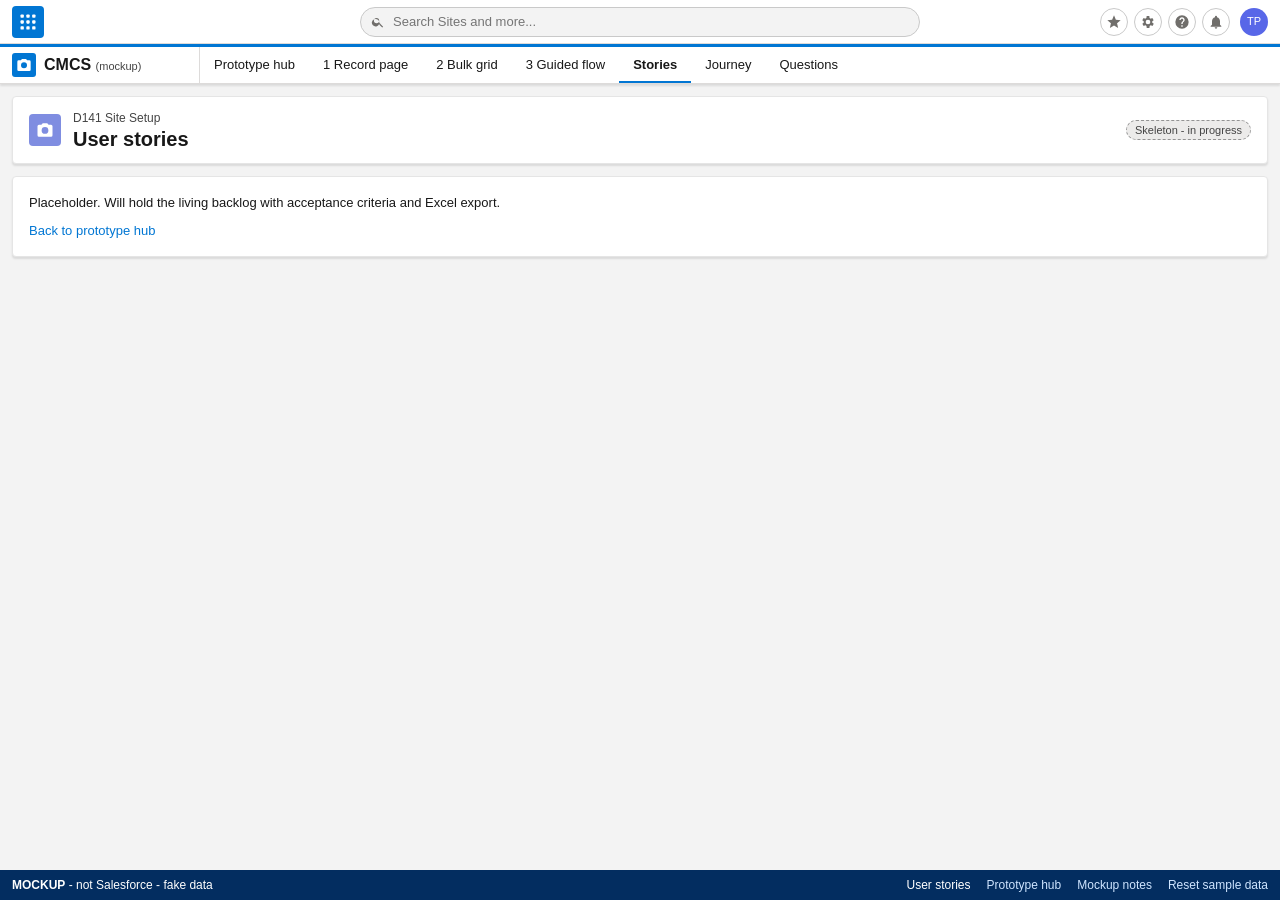
==== backlog/index.html @ db3e1351 "Add prototype hub skeleton, shared Lightning styles/data/validation core, placeholder pages Co-Autho" ====
<!doctype html>
<html lang="en-AU"><head><meta charset="utf-8"><meta name="viewport" content="width=device-width,initial-scale=1">
<title>User stories - D141 Site Setup</title>
<link rel="stylesheet" href="../shared/sf.css">
</head><body>
<div id="top"></div>
<main class="page">
  <div class="pagehead"><span class="objicon" id="oi"></span><div style="flex:1"><div class="sub">D141 Site Setup</div><h1>User stories</h1></div><span class="badge badge--skel">Skeleton - in progress</span></div>
  <div class="card"><div class="card__body"><p>Placeholder. Will hold the living backlog with acceptance criteria and Excel export.</p><p style="margin-top:8px"><a href="../index.html">Back to prototype hub</a></p></div></div>
</main>
<script src="../shared/data.js"></script><script src="../shared/core.js"></script>
<script>
document.getElementById('top').innerHTML = Core.chrome({active:'st',tabs:[{id:'hub',label:'Prototype hub',href:'../index.html'},{id:'v1',label:'1 Record page',href:'../v1-record-page/index.html'},{id:'v2',label:'2 Bulk grid',href:'../v2-bulk-grid/index.html'},{id:'v3',label:'3 Guided flow',href:'../v3-guided-flow/index.html'},{id:'st',label:'Stories',href:'../backlog/index.html'},{id:'jr',label:'Journey',href:'../journey/index.html'},{id:'q',label:'Questions',href:'../questions/index.html'}]});
document.getElementById('oi').innerHTML = Core.icon('camera','',18);
Core.footer({variation:'User stories',hub:'../index.html',note:'Placeholder. Will hold the living backlog with acceptance criteria and Excel export.'});
</script>
</body></html>
---- shared/sf.css ----
/* Hand-written Lightning (SLDS-like) styles. Self-contained, no external assets. */
:root{--brand:#0176d3;--brand-dark:#014486;--brand-mid:#0b5cab;--text:#181818;--weak:#444444;--border:#c9c9c9;--bg:#f3f3f3;--card:#fff;--err:#ba0517;--ok:#2e844a;--warn:#8c4b02;--warn-bg:#fff3d6;--amber:#dd7a01;--sel:#e5f0fb;--shadow:0 2px 2px rgba(0,0,0,.1);}
*{box-sizing:border-box}
html,body{margin:0}
body{font-family:"Salesforce Sans",-apple-system,"Segoe UI",Arial,"Helvetica Neue",sans-serif;font-size:13px;line-height:1.5;color:var(--text);background:var(--bg);padding-bottom:34px}
a{color:var(--brand);text-decoration:none}a:hover{text-decoration:underline}
h1,h2,h3,h4,p,ul{margin:0;padding:0}ul{list-style:none}
.ic{flex:none;vertical-align:middle}
.sr{position:absolute;width:1px;height:1px;overflow:hidden;clip:rect(0 0 0 0)}
button{font:inherit;color:inherit;cursor:pointer}
/* global header */
.gh{height:44px;background:#fff;border-bottom:1px solid #dddbda;display:flex;align-items:center;padding:0 12px;gap:12px}
.gh__left{width:200px}
.gh__launcher{width:32px;height:32px;border:0;border-radius:4px;background:var(--brand);color:#fff;display:flex;align-items:center;justify-content:center}
.gh__search{flex:1;display:flex;justify-content:center}
.search{position:relative;width:min(100%,560px)}
.search input{width:100%;height:30px;border:1px solid var(--border);border-radius:15px;background:#f3f3f3;padding:0 12px 0 32px;font:inherit}
.search__ic{position:absolute;left:11px;top:8px;color:#706e6b}
.gh__right{display:flex;align-items:center;gap:6px;width:200px;justify-content:flex-end}
.gh__btn{width:28px;height:28px;border:1px solid var(--border);border-radius:50%;background:#fff;color:#706e6b;display:flex;align-items:center;justify-content:center}
.avatar{width:28px;height:28px;border-radius:50%;background:#5867e8;color:#fff;font-size:11px;display:flex;align-items:center;justify-content:center;margin-left:4px}
/* nav */
.nav{background:#fff;border-bottom:1px solid #dddbda;border-top:3px solid var(--brand);display:flex;align-items:stretch;height:40px;box-shadow:var(--shadow)}
.nav__app{display:flex;align-items:center;gap:8px;padding:0 12px 0 12px;border-right:1px solid #dddbda;min-width:200px}
.nav__appicon{width:24px;height:24px;border-radius:3px;background:var(--brand);color:#fff;display:flex;align-items:center;justify-content:center}
.nav__appname{font-size:16px;font-weight:700}.nav__appname small{font-size:11px;font-weight:400;color:var(--weak)}
.nav__list{display:flex;overflow-x:auto}
.nav__item a{display:flex;align-items:center;height:100%;padding:0 14px;color:var(--text);position:relative;white-space:nowrap}
.nav__item a:hover{background:#f3f3f3;text-decoration:none}
.nav__item.is-active a{font-weight:700}
.nav__item.is-active a:after{content:"";position:absolute;left:0;right:0;bottom:-1px;height:3px;background:var(--brand)}
/* mock bar */
.mockbar{position:fixed;left:0;right:0;bottom:0;height:30px;background:#032d60;color:#fff;display:flex;align-items:center;gap:16px;padding:0 12px;font-size:12px;z-index:60}
.mockbar a{color:#cfe5ff}.mockbar__sp{flex:1}
/* buttons */
.btn{height:32px;padding:0 16px;border:1px solid var(--border);border-radius:4px;background:#fff;color:var(--brand);font-weight:400;display:inline-flex;align-items:center;gap:6px;line-height:1;white-space:nowrap}
.btn:hover{background:#f3f3f3;text-decoration:none}
.btn--brand{background:var(--brand);border-color:var(--brand);color:#fff}.btn--brand:hover{background:var(--brand-dark);border-color:var(--brand-dark)}
.btn--success{background:var(--ok);border-color:var(--ok);color:#fff}.btn--success:hover{background:#1f6b38}
.btn--destr{color:var(--err)}
.btn--sm{height:24px;padding:0 10px;font-size:12px}
.btn[disabled]{opacity:.5;cursor:not-allowed}
.btn-group{display:inline-flex}.btn-group .btn{border-radius:0;margin-left:-1px}.btn-group .btn:first-child{border-radius:4px 0 0 4px;margin:0}.btn-group .btn:last-child{border-radius:0 4px 4px 0}
.link-btn{background:none;border:0;padding:0;color:var(--brand)}.link-btn:hover{text-decoration:underline}
/* badges */
.badge{display:inline-block;padding:0 8px;border-radius:12px;font-size:11px;line-height:18px;font-weight:400;background:#ecebea;color:var(--weak);white-space:nowrap}
.badge--proposal{background:var(--warn-bg);color:var(--warn);border:1px solid #f2c86b}
.badge--owner{background:#e3f3e8;color:#0b5a2b;border:1px solid #a6dbb7}
.badge--open{background:#fde8e8;color:#8e030f;border:1px solid #f1a7ac}
.badge--skel{background:#ecebea;color:#444;border:1px dashed #939393}
.badge--ok{background:#e3f3e8;color:#0b5a2b}.badge--cur{background:var(--sel);color:var(--brand-dark)}
/* cards */
.card{background:var(--card);border:1px solid #e5e5e5;border-radius:.25rem;box-shadow:var(--shadow);margin-bottom:12px}
.card__head{display:flex;align-items:center;gap:8px;padding:12px 16px;border-bottom:1px solid #e5e5e5}
.card__head h2{font-size:14px;font-weight:700;flex:1}
.card__body{padding:16px}
.page{padding:12px;max-width:1500px;margin:0 auto}
/* modal */
#modal-root .backdrop{position:fixed;inset:0;background:rgba(8,7,7,.6);z-index:90}
.modal{position:fixed;z-index:100;left:50%;top:50%;transform:translate(-50%,-50%);width:min(640px,94vw);max-height:90vh;display:flex;flex-direction:column;background:#fff;border-radius:.25rem;box-shadow:0 2px 3px rgba(0,0,0,.16)}
.modal.lg{width:min(880px,94vw)}
.modal__head{padding:20px 16px 12px;text-align:center;border-bottom:1px solid #e5e5e5;position:relative}
.modal__head h2{font-size:20px;font-weight:400}
.modal__close{position:absolute;right:8px;top:8px;width:28px;height:28px;border:0;background:none;color:#706e6b;border-radius:4px}.modal__close:hover{background:#f3f3f3}
.modal__body{padding:16px;overflow:auto}
.modal__foot{padding:12px 16px;background:#f3f3f3;border-top:1px solid #e5e5e5;display:flex;justify-content:flex-end;gap:8px;border-radius:0 0 .25rem .25rem}
/* toast */
.toast-host{position:fixed;top:56px;left:50%;transform:translateX(-50%);z-index:200;display:flex;flex-direction:column;gap:8px;width:min(560px,94vw)}
.toast{display:flex;gap:12px;align-items:flex-start;padding:12px 16px;border-radius:4px;color:#fff;box-shadow:0 2px 3px rgba(0,0,0,.3)}
.toast--success{background:var(--ok)}.toast--error{background:var(--err)}.toast--warning{background:#fe9339;color:#181818}.toast--info{background:#706e6b}
.toast__body{flex:1;font-size:14px}.toast__close{background:none;border:0;color:inherit}
/* forms */
.fe{position:relative;padding:4px 0;min-height:52px}
.fe__label{display:block;font-size:12px;color:var(--weak);line-height:1.5;padding-bottom:2px}
.fe__ctrl{display:flex;align-items:flex-start;border-bottom:1px solid #e5e5e5;min-height:24px;padding-bottom:2px}
.fe__static{flex:1;min-height:22px;word-break:break-word}
.fe__static.is-missing{color:#9b3b46;font-style:italic;font-size:12px}
.pencil{border:0;background:none;color:#706e6b;width:24px;height:24px;border-radius:4px;opacity:.0;padding:0}
.fe:hover .pencil,.pencil:focus{opacity:1}.pencil:hover{background:#f3f3f3;color:var(--brand)}
.fe--edit{border:0}
.input,.select,.fe input[type=text],.fe input[type=date],.fe input[type=time],.fe select,.fe textarea{width:100%;height:32px;border:1px solid var(--border);border-radius:4px;background:#fff;padding:0 12px;font:inherit;color:var(--text)}
.fe input:focus,.fe select:focus,.input:focus,.select:focus,.search input:focus{outline:0;border-color:var(--brand);box-shadow:0 0 3px #0176d3}
.fe input:disabled,.fe select:disabled{background:#ecebea;color:#706e6b;cursor:not-allowed}
.fe .req,.req{color:var(--err);margin-right:2px;text-decoration:none;border:0;cursor:help}
.fe--edit .fe__label{color:var(--weak)}
.fe.has-error input,.fe.has-error select,.input.has-error,.select.has-error{border-color:var(--err);box-shadow:0 0 0 1px var(--err) inset}
.fe__help{display:none;font-size:12px;margin-top:2px}
.fe.has-error .fe__help{display:block;color:var(--err)}
.fe.has-warn:not(.has-error) .fe__help{display:block;color:var(--warn)}
.fe.has-warn:not(.has-error) input{border-color:var(--amber)}
.fe.flash{animation:flash 2.4s ease-out}
@keyframes flash{0%,60%{background:#fff3b8;box-shadow:0 0 0 6px #fff3b8}100%{background:transparent;box-shadow:none}}
.grid2{display:grid;grid-template-columns:1fr 1fr;column-gap:32px}
@media(max-width:900px){.grid2{grid-template-columns:1fr}}
/* error summary */
.errsum{display:flex;gap:12px;background:#fff;border:2px solid var(--err);border-radius:4px;padding:12px 16px;margin-bottom:12px;color:var(--err)}
.errsum h3{font-size:14px;margin-bottom:4px}.errsum ul{list-style:disc;padding-left:18px}.errsum a{color:var(--err);text-decoration:underline}
/* proposal markers */
.pdot{display:inline-block;width:8px;height:8px;border-radius:50%;background:var(--amber);margin-left:5px;vertical-align:middle}
.hide-prop .pdot{display:none}
/* question badge */
.qb{display:inline-flex;align-items:center;justify-content:center;width:16px;height:16px;border-radius:50%;background:#0176d3;color:#fff;font-size:11px;font-weight:700;border:0;padding:0;margin-left:6px;cursor:pointer;vertical-align:middle;line-height:1}
.qb.is-ans{background:var(--ok)}
.qb:hover{background:var(--brand-dark)}
/* drawer */
.drawer{position:fixed;right:0;top:0;bottom:30px;width:min(440px,100vw);background:#fff;z-index:80;box-shadow:-2px 0 6px rgba(0,0,0,.25);display:flex;flex-direction:column}
.drawer>header{padding:14px 16px;border-bottom:1px solid #e5e5e5;position:relative}.drawer>header h2{font-size:16px}
.drawer__body{padding:12px 16px;overflow:auto}.drawer__body h3{margin:14px 0 6px;font-size:13px}.drawer__body ul{list-style:disc;padding-left:18px}.drawer__body li{margin-bottom:4px}
/* popover (question) */
.popover{position:absolute;z-index:120;width:340px;background:#fff;border:1px solid #c9c9c9;border-radius:4px;box-shadow:0 2px 6px rgba(0,0,0,.3);font-size:12px}
.popover header{background:#f3f3f3;padding:8px 12px;font-weight:700;border-bottom:1px solid #e5e5e5;display:flex;gap:6px;align-items:center}
.popover .pb{padding:10px 12px}.popover dt{font-weight:700;color:var(--weak);margin-top:6px}.popover dd{margin:0}
.chips{display:flex;flex-wrap:wrap;gap:4px;margin-top:4px}.chip{display:inline-block;border:1px solid #c9c9c9;border-radius:12px;padding:0 8px;background:#fff;font-size:11px;line-height:18px}
/* tables */
.tbl{width:100%;border-collapse:collapse}
.tbl th{background:#f3f3f3;font-size:12px;font-weight:700;color:var(--weak);text-align:left;padding:6px 8px;border-top:1px solid #e5e5e5;border-bottom:1px solid #e5e5e5;white-space:nowrap}
.tbl td{padding:6px 8px;border-bottom:1px solid #e5e5e5;vertical-align:top}
.tbl tbody tr:hover td{background:#f3f9ff}
/* hub tiles */
.tiles{display:grid;grid-template-columns:repeat(auto-fit,minmax(300px,1fr));gap:12px}
.tile{display:block;background:#fff;border:1px solid #e5e5e5;border-radius:.25rem;box-shadow:var(--shadow);padding:16px;color:var(--text)}
.tile:hover{border-color:var(--brand);text-decoration:none}
.tile h3{font-size:16px;color:var(--brand);margin-bottom:4px}.tile p{margin:6px 0}.tile dt{font-weight:700;font-size:12px;color:var(--weak);margin-top:8px}.tile dd{margin:0}
.pagehead{display:flex;align-items:center;gap:12px;padding:12px 16px;background:#fff;border:1px solid #e5e5e5;border-radius:.25rem;box-shadow:var(--shadow);margin-bottom:12px}
.objicon{width:32px;height:32px;border-radius:4px;display:flex;align-items:center;justify-content:center;color:#fff;background:#7f8de1;flex:none}
.pagehead .sub{font-size:12px;color:var(--weak)}.pagehead h1{font-size:20px;line-height:1.2}
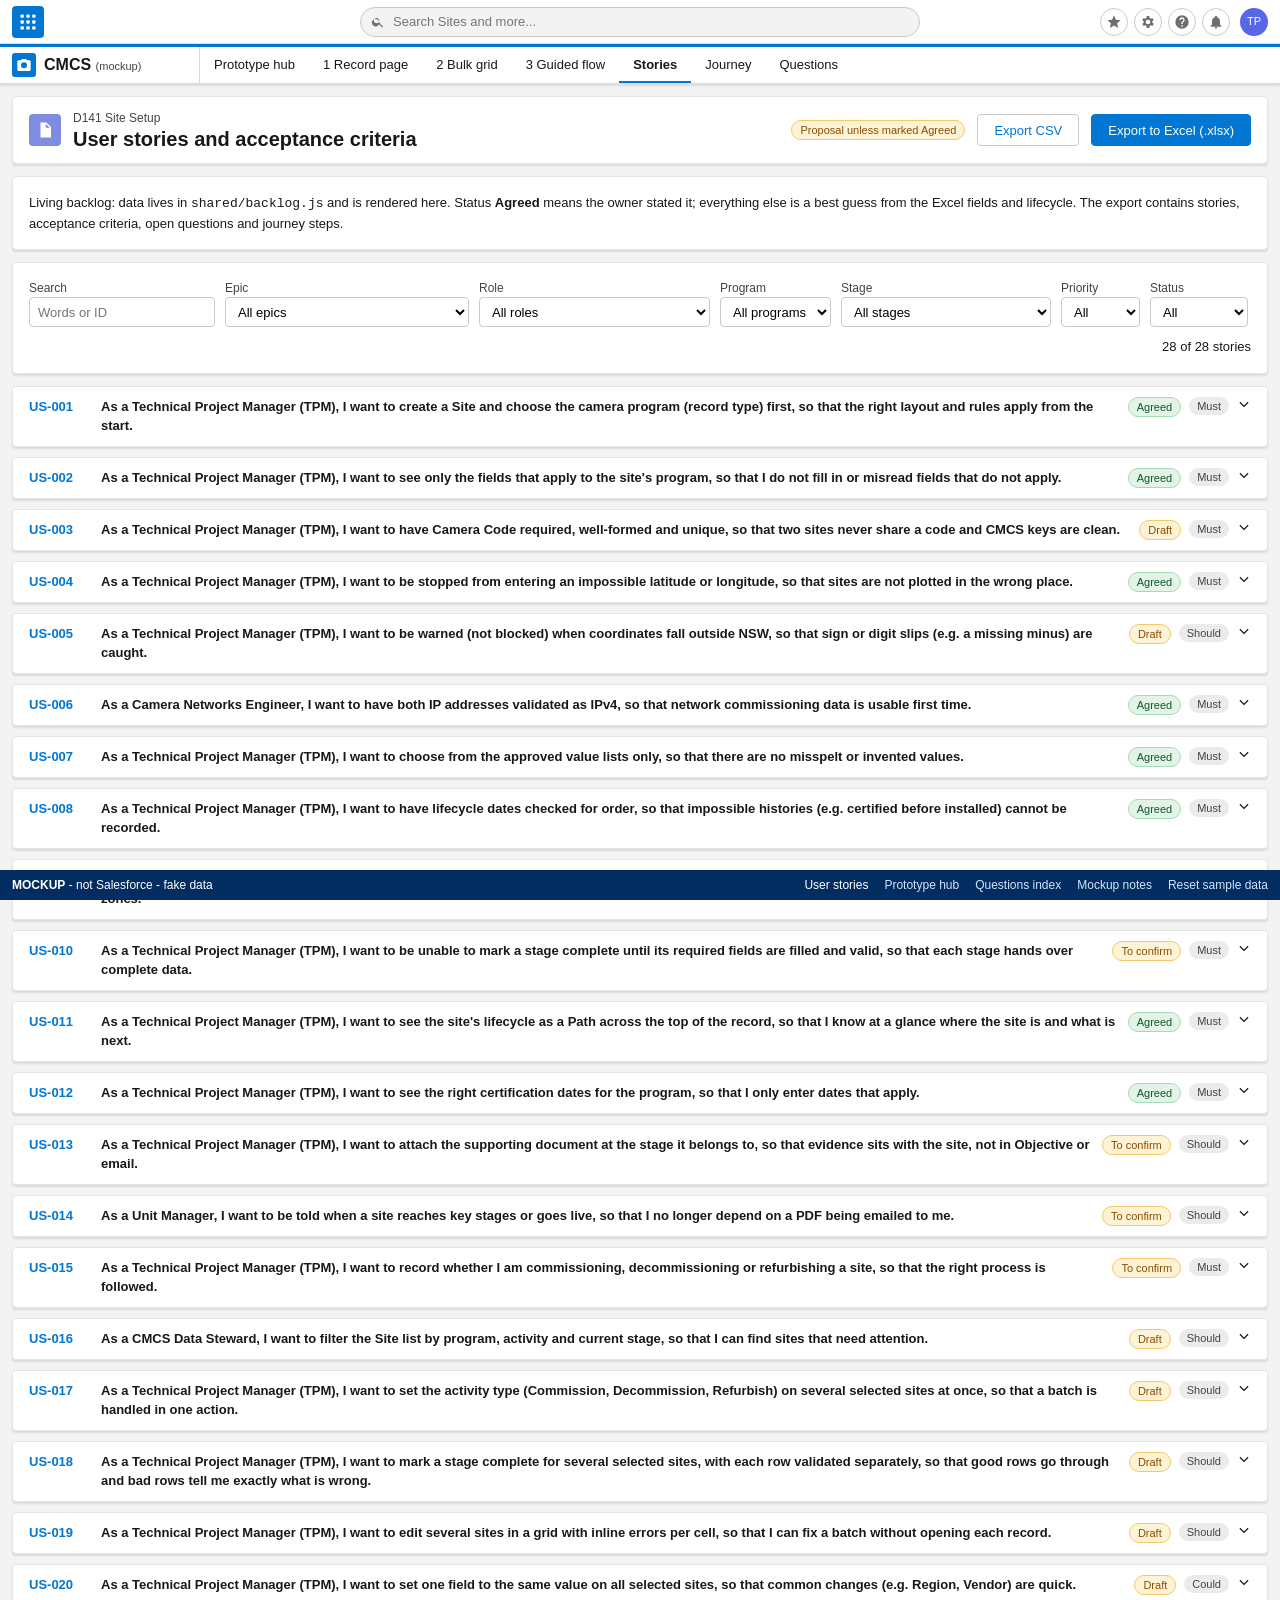
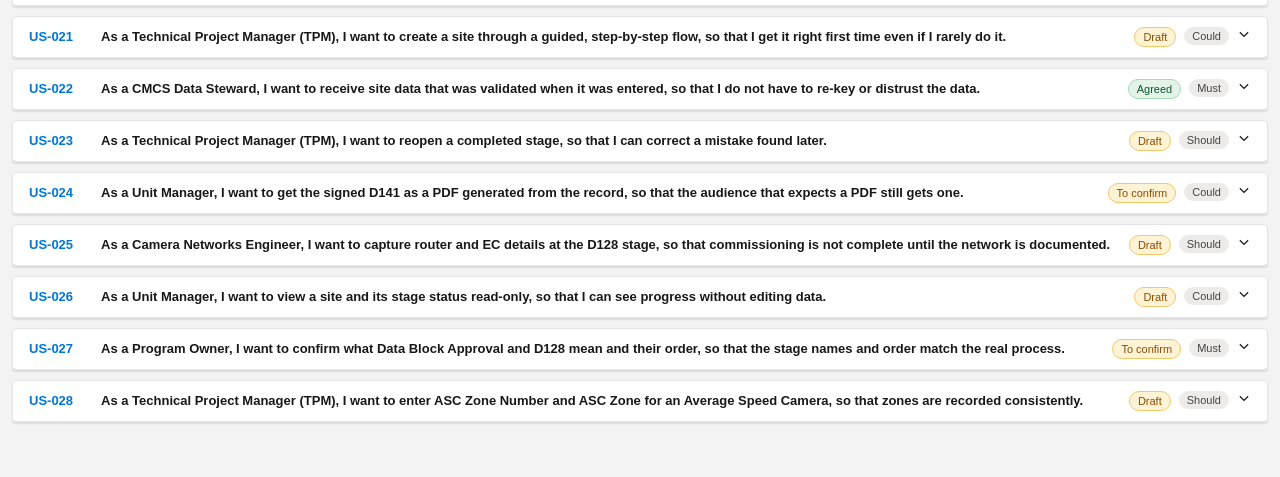
==== commit c6e73751: "Add user stories page with Given/When/Then ACs, deep links and self-contained .xlsx export Co-Author" ====
--- a/backlog/index.html
+++ b/backlog/index.html
@@ -1,17 +1,15 @@
 <!doctype html>
 <html lang="en-AU"><head><meta charset="utf-8"><meta name="viewport" content="width=device-width,initial-scale=1">
 <title>User stories - D141 Site Setup</title>
-<link rel="stylesheet" href="../shared/sf.css">
+<link rel="stylesheet" href="../shared/sf.css"><link rel="stylesheet" href="backlog.css">
 </head><body>
 <div id="top"></div>
-<main class="page">
-  <div class="pagehead"><span class="objicon" id="oi"></span><div style="flex:1"><div class="sub">D141 Site Setup</div><h1>User stories</h1></div><span class="badge badge--skel">Skeleton - in progress</span></div>
-  <div class="card"><div class="card__body"><p>Placeholder. Will hold the living backlog with acceptance criteria and Excel export.</p><p style="margin-top:8px"><a href="../index.html">Back to prototype hub</a></p></div></div>
+<main class="page" id="main">
+  <div class="pagehead"><span class="objicon" id="oi"></span><div style="flex:1"><div class="sub">D141 Site Setup</div><h1>User stories and acceptance criteria</h1></div><span class="badge badge--proposal">Proposal unless marked Agreed</span><button class="btn" id="csv">Export CSV</button><button class="btn btn--brand" id="xlsx">Export to Excel (.xlsx)</button></div>
+  <div class="card"><div class="card__body"><span class="sel-note">Living backlog: data lives in <code>shared/backlog.js</code> and is rendered here. Status <strong>Agreed</strong> means the owner stated it; everything else is a best guess from the Excel fields and lifecycle. The export contains stories, acceptance criteria, open questions and journey steps.</span></div></div>
+  <div class="card"><div class="card__body filters" id="filters"></div></div>
+  <div id="list"></div>
 </main>
-<script src="../shared/data.js"></script><script src="../shared/core.js"></script>
-<script>
-document.getElementById('top').innerHTML = Core.chrome({active:'st',tabs:[{id:'hub',label:'Prototype hub',href:'../index.html'},{id:'v1',label:'1 Record page',href:'../v1-record-page/index.html'},{id:'v2',label:'2 Bulk grid',href:'../v2-bulk-grid/index.html'},{id:'v3',label:'3 Guided flow',href:'../v3-guided-flow/index.html'},{id:'st',label:'Stories',href:'../backlog/index.html'},{id:'jr',label:'Journey',href:'../journey/index.html'},{id:'q',label:'Questions',href:'../questions/index.html'}]});
-document.getElementById('oi').innerHTML = Core.icon('camera','',18);
-Core.footer({variation:'User stories',hub:'../index.html',note:'Placeholder. Will hold the living backlog with acceptance criteria and Excel export.'});
-</script>
+<script src="../shared/data.js"></script><script src="../shared/core.js"></script><script src="../shared/backlog.js"></script><script src="../shared/companion.js"></script><script src="../shared/xlsx.js"></script><script src="../shared/pages.js"></script>
+<script src="app.js"></script>
 </body></html>
--- a/backlog/backlog.css
+++ b/backlog/backlog.css
@@ -0,0 +1,14 @@
+.filters{display:flex;flex-wrap:wrap;gap:10px;align-items:flex-end}
+.filters label{display:block;font-size:12px;color:var(--weak)}
+.filters select,.filters input{height:30px;border:1px solid var(--border);border-radius:4px;padding:0 8px;font:inherit;background:#fff}
+.story{margin-bottom:10px}
+.story.is-target{border:2px solid var(--brand)}
+.story__h{display:flex;gap:8px;align-items:flex-start;padding:10px 16px;width:100%;background:none;border:0;text-align:left}
+.story__id{font-weight:700;color:var(--brand);min-width:64px}
+.story__t{flex:1}
+.story__b{display:none;padding:0 16px 14px 88px}
+.story.is-open .story__b{display:block}
+.story.is-open .story__h .ic{transform:rotate(180deg)}
+.ac{margin:6px 0;padding:6px 10px;border-left:3px solid var(--brand);background:#f8fbff}
+.ac b{color:var(--brand-dark)}
+.meta{display:flex;flex-wrap:wrap;gap:6px;margin:6px 0}
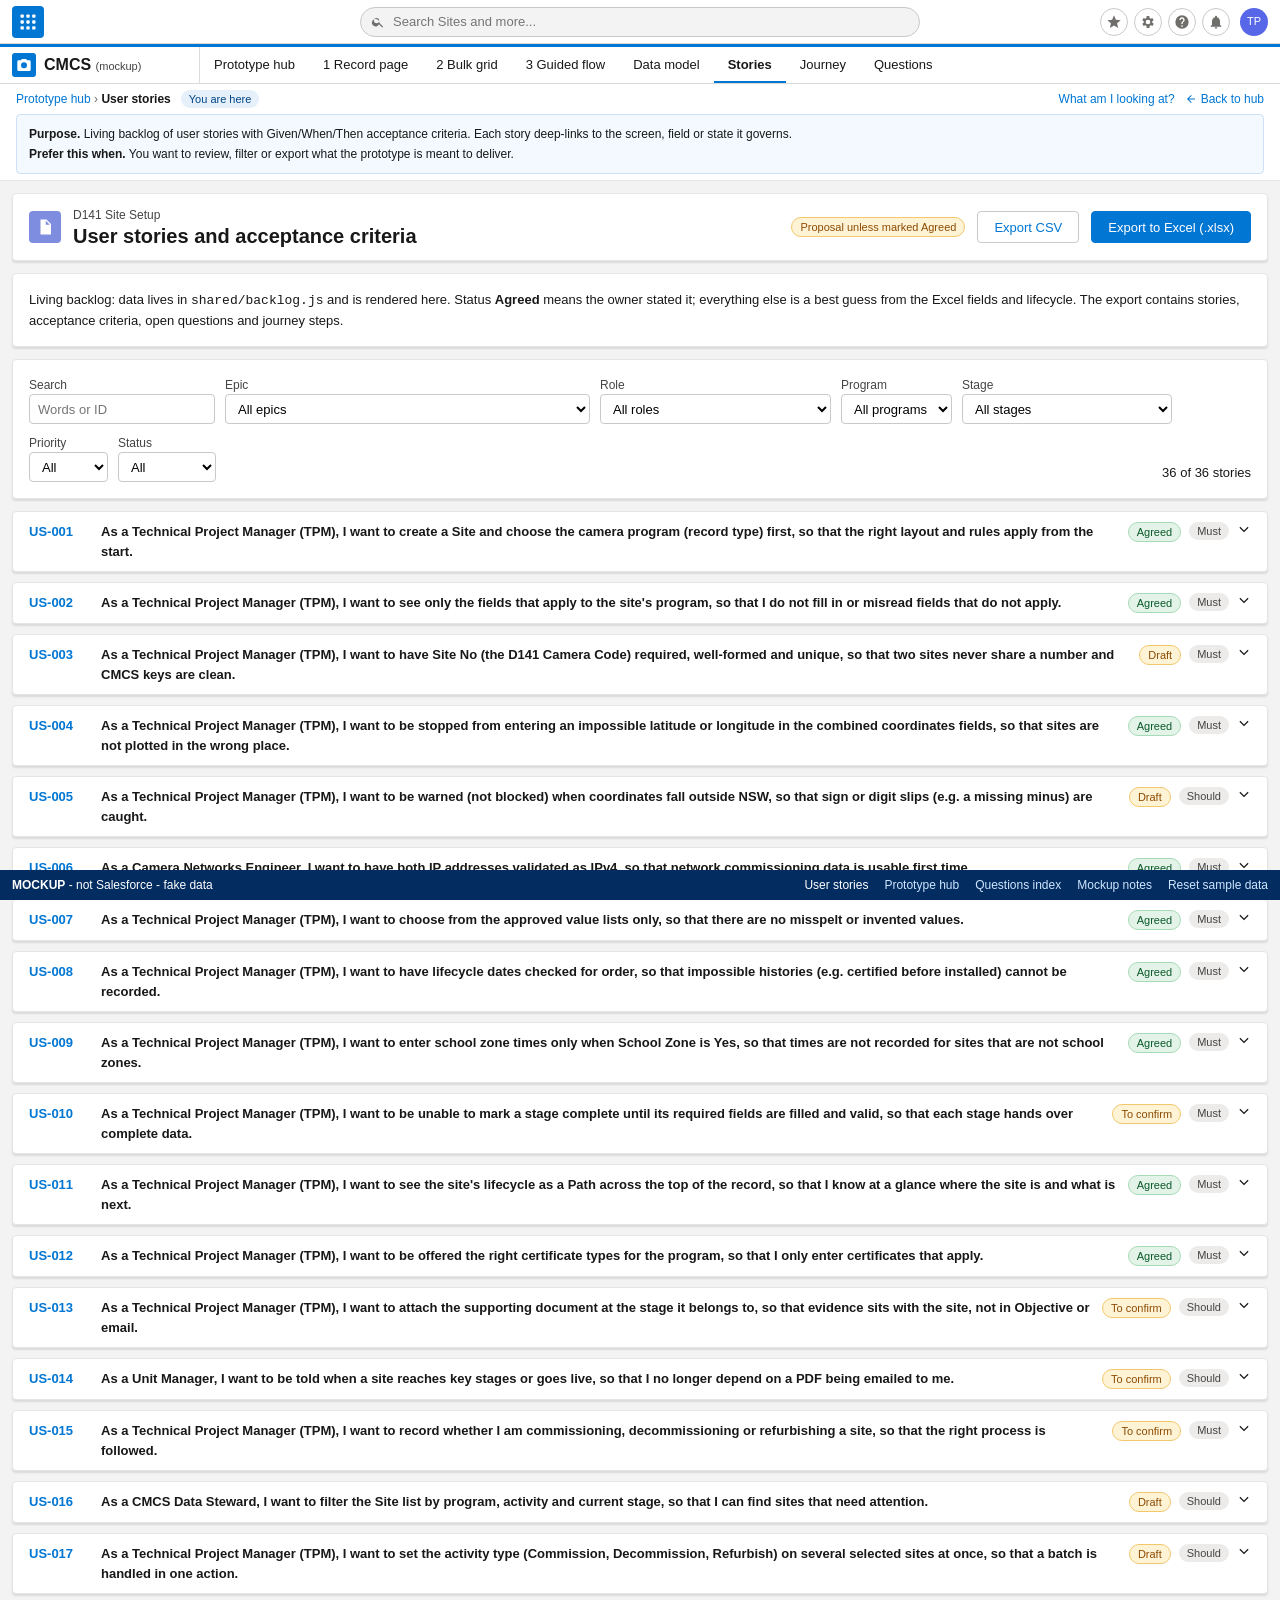
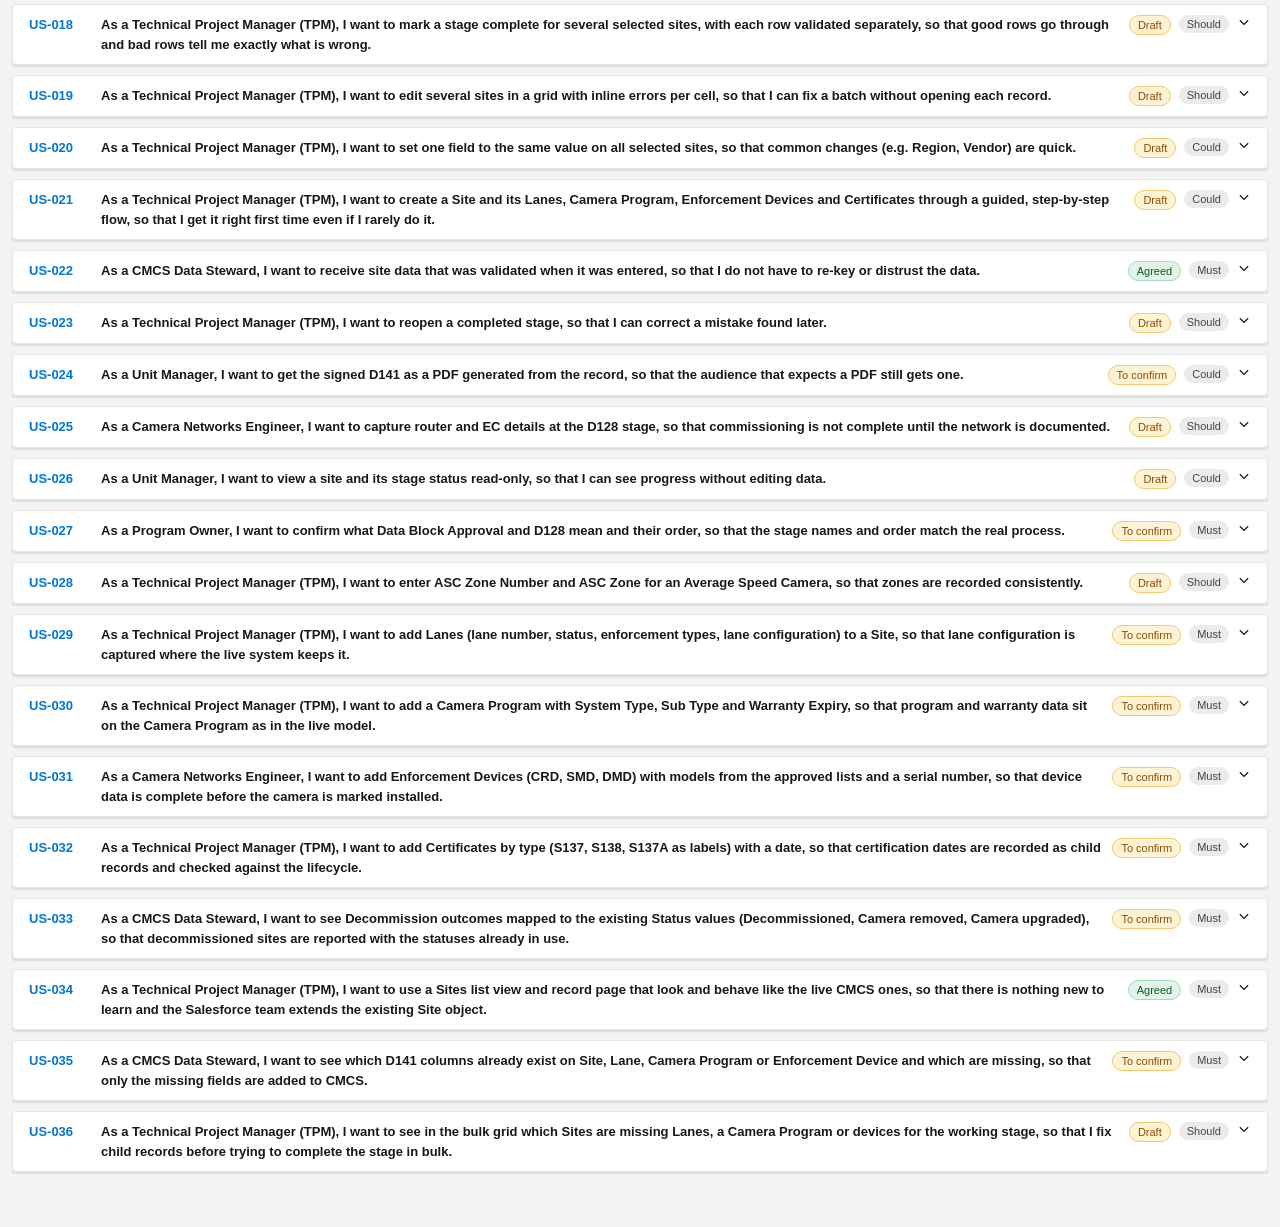
==== commit d3cf8175: "Align with live CMCS Site: list view and record page layout, child records (Lanes, Camera Program, D" ====
--- a/backlog/index.html
+++ b/backlog/index.html
@@ -10,6 +10,6 @@
   <div class="card"><div class="card__body filters" id="filters"></div></div>
   <div id="list"></div>
 </main>
-<script src="../shared/data.js"></script><script src="../shared/core.js"></script><script src="../shared/backlog.js"></script><script src="../shared/companion.js"></script><script src="../shared/xlsx.js"></script><script src="../shared/pages.js"></script>
+<script src="../shared/data.js"></script><script src="../shared/core.js"></script><script src="../shared/backlog.js"></script><script src="../shared/companion.js"></script><script src="../shared/model.js"></script><script src="../shared/xlsx.js"></script><script src="../shared/pages.js"></script>
 <script src="app.js"></script>
 </body></html>
--- a/shared/sf.css
+++ b/shared/sf.css
@@ -124,3 +124,20 @@
 .pagehead{display:flex;align-items:center;gap:12px;padding:12px 16px;background:#fff;border:1px solid #e5e5e5;border-radius:.25rem;box-shadow:var(--shadow);margin-bottom:12px}
 .objicon{width:32px;height:32px;border-radius:4px;display:flex;align-items:center;justify-content:center;color:#fff;background:#7f8de1;flex:none}
 .pagehead .sub{font-size:12px;color:var(--weak)}.pagehead h1{font-size:20px;line-height:1.2}
+
+.here{background:#fff;border-bottom:1px solid #e5e5e5;padding:6px 16px;font-size:12px}
+.here__row{display:flex;align-items:center;gap:10px;flex-wrap:wrap}
+.here__cur{font-weight:700}.here__sep{color:#706e6b}.here__back{display:inline-flex;align-items:center;gap:4px}
+.here__what{margin-top:6px;padding:8px 12px;background:#f3f9ff;border:1px solid #cfe1f5;border-radius:4px}.here__what p{margin:2px 0}
+.tour{position:fixed;inset:0;z-index:150}
+.tour-spot{position:fixed;z-index:151;border-radius:6px;box-shadow:0 0 0 9999px rgba(8,7,7,.55);border:2px solid #fff;pointer-events:none}
+.tour-pop{position:fixed;z-index:152;width:340px;background:#fff;border-radius:4px;box-shadow:0 2px 8px rgba(0,0,0,.4)}
+.tour-pop__h{padding:10px 14px;font-weight:700;border-bottom:1px solid #e5e5e5}.tour-pop__b{padding:10px 14px}.tour-pop__f{display:flex;gap:8px;align-items:center;padding:8px 14px;background:#f3f3f3;border-radius:0 0 4px 4px}
+.legend li{display:flex;gap:8px;align-items:center;list-style:none;margin-left:-18px}
+.start{display:grid;grid-template-columns:1fr 1fr;gap:16px}@media(max-width:900px){.start{grid-template-columns:1fr}}
+.start ol{padding-left:18px;list-style:decimal}.start li{margin-bottom:6px}
+@media(max-width:700px){.mockbar{overflow-x:auto;white-space:nowrap;gap:12px}.gh__left,.gh__right{width:auto}.nav__app{min-width:0}.lv-meta{flex-wrap:wrap}}
+.badge--screen{background:#e0f2f7;color:#014486;border:1px solid #8fd0e3}
+.edot{display:inline-block;width:8px;height:8px;border-radius:2px;background:#06a59a;margin-left:5px;vertical-align:middle}
+.hide-prop .edot{display:none}
+.objicon--site{background:#e3447a}
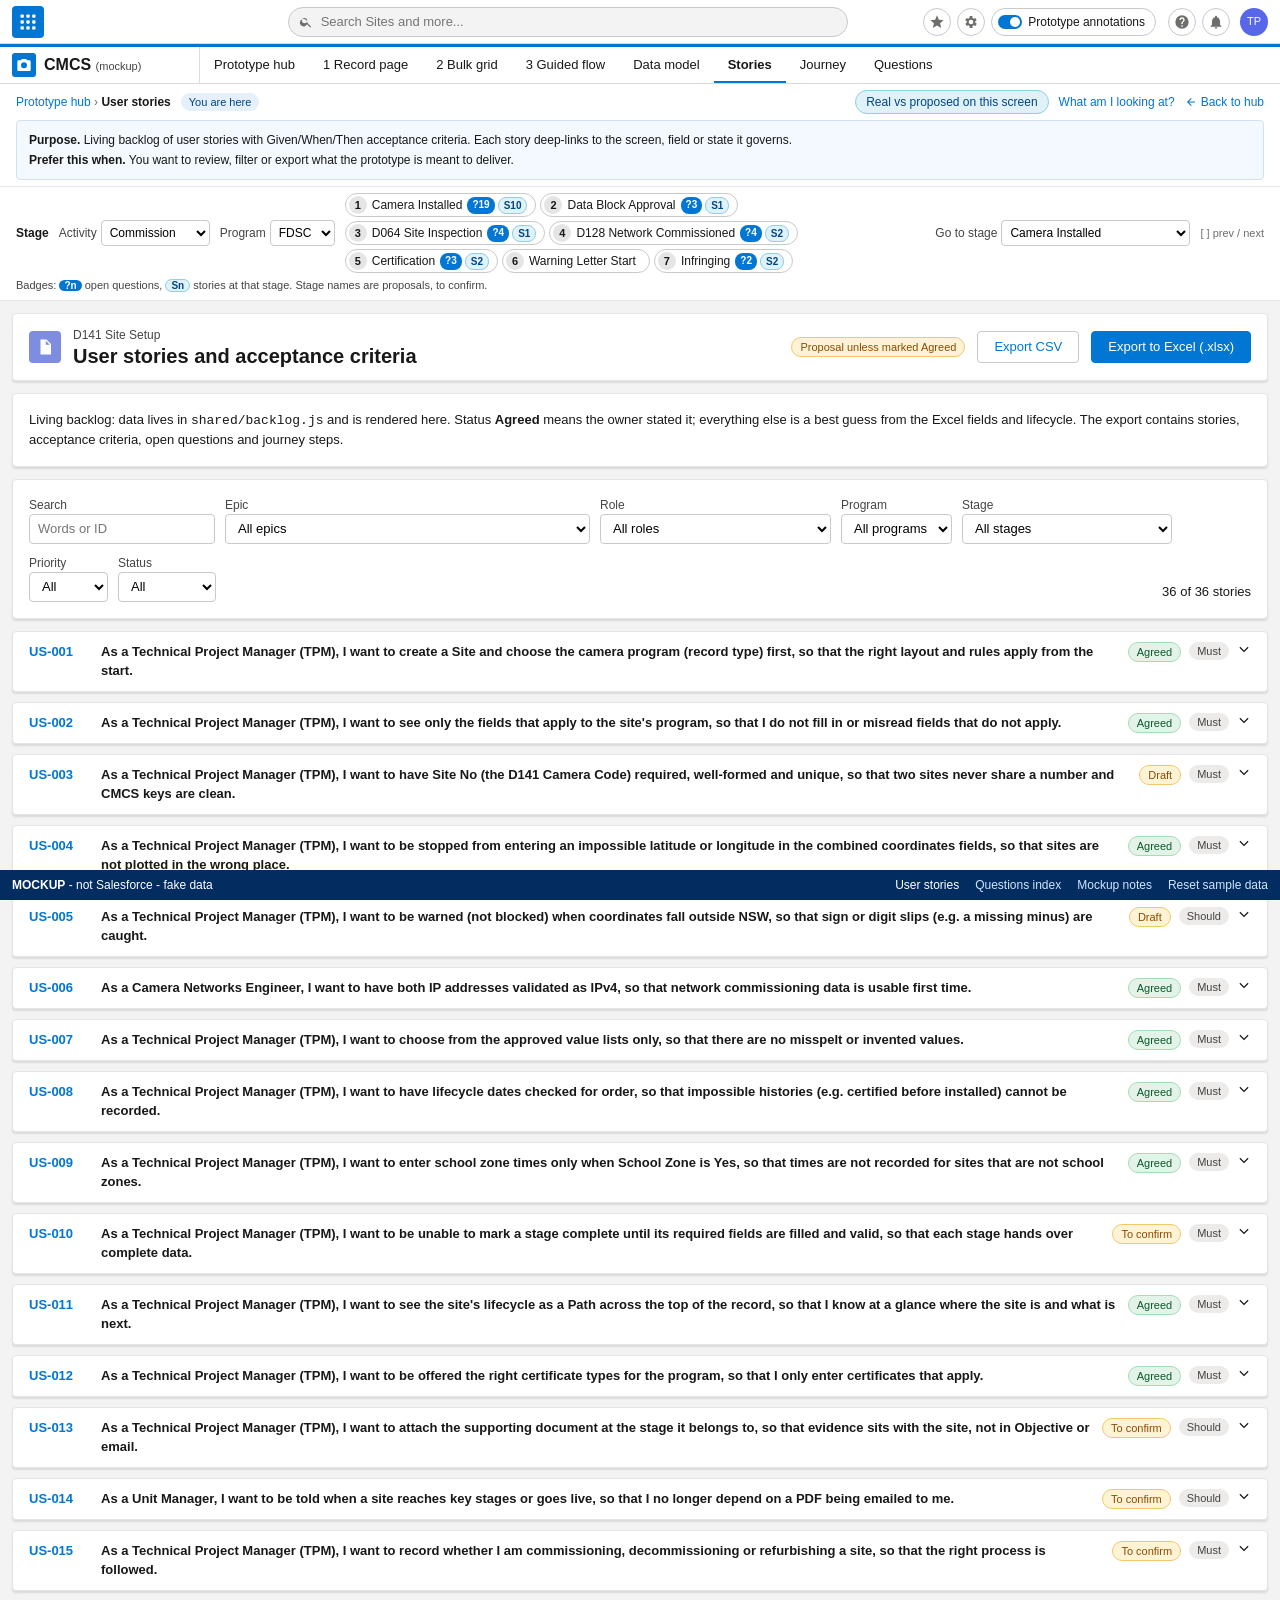
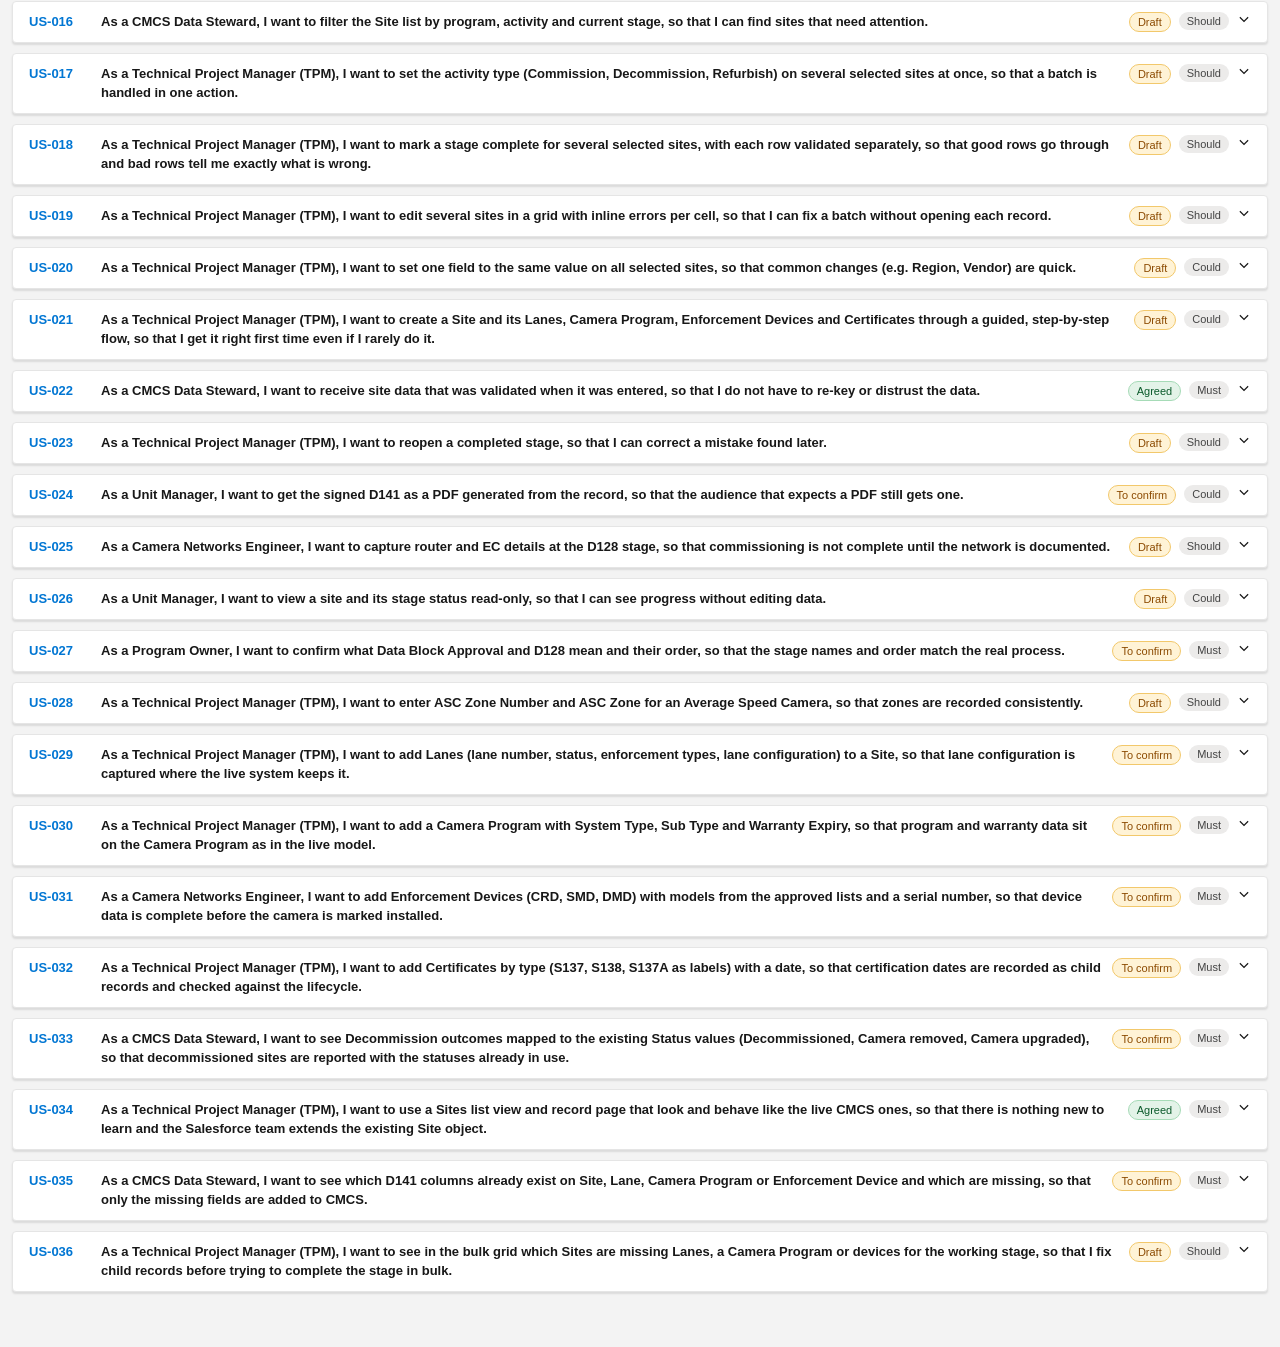
==== commit a9dc179c: "Stage navigator on every screen: stepper with activity and program selectors, counts, go-to-stage, [" ====
--- a/backlog/index.html
+++ b/backlog/index.html
@@ -10,6 +10,6 @@
   <div class="card"><div class="card__body filters" id="filters"></div></div>
   <div id="list"></div>
 </main>
-<script src="../shared/data.js"></script><script src="../shared/core.js"></script><script src="../shared/backlog.js"></script><script src="../shared/companion.js"></script><script src="../shared/model.js"></script><script src="../shared/xlsx.js"></script><script src="../shared/pages.js"></script>
+<script src="../shared/data.js"></script><script src="../shared/core.js"></script><script src="../shared/backlog.js"></script><script src="../shared/stagenav.js"></script><script src="../shared/companion.js"></script><script src="../shared/model.js"></script><script src="../shared/xlsx.js"></script><script src="../shared/pages.js"></script>
 <script src="app.js"></script>
 </body></html>
--- a/shared/sf.css
+++ b/shared/sf.css
@@ -16,7 +16,7 @@
 .search{position:relative;width:min(100%,560px)}
 .search input{width:100%;height:30px;border:1px solid var(--border);border-radius:15px;background:#f3f3f3;padding:0 12px 0 32px;font:inherit}
 .search__ic{position:absolute;left:11px;top:8px;color:#706e6b}
-.gh__right{display:flex;align-items:center;gap:6px;width:200px;justify-content:flex-end}
+.gh__right{display:flex;align-items:center;gap:6px;width:auto;flex:none;justify-content:flex-end}
 .gh__btn{width:28px;height:28px;border:1px solid var(--border);border-radius:50%;background:#fff;color:#706e6b;display:flex;align-items:center;justify-content:center}
 .avatar{width:28px;height:28px;border-radius:50%;background:#5867e8;color:#fff;font-size:11px;display:flex;align-items:center;justify-content:center;margin-left:4px}
 /* nav */
@@ -141,3 +141,35 @@
 .edot{display:inline-block;width:8px;height:8px;border-radius:2px;background:#06a59a;margin-left:5px;vertical-align:middle}
 .hide-prop .edot{display:none}
 .objicon--site{background:#e3447a}
+
+/* prototype annotation layer */
+.annsw{white-space:nowrap;display:inline-flex;align-items:center;gap:6px;height:28px;border:1px solid #c9c9c9;border-radius:15px;background:#fff;color:#181818;font:inherit;font-size:12px;padding:0 10px 0 6px;cursor:pointer;margin-right:6px}
+.annsw__t{width:24px;height:14px;border-radius:7px;background:#706e6b;position:relative;display:inline-block}
+.annsw__t:after{content:"";position:absolute;top:2px;left:2px;width:10px;height:10px;border-radius:50%;background:#fff;transition:left .15s}
+.annsw.is-on .annsw__t{background:#0176d3}.annsw.is-on .annsw__t:after{left:12px}
+.annsw:focus-visible,.rpchip:focus-visible{outline:2px solid #0176d3;outline-offset:2px}
+.rpchip{border:1px solid #8fd0e3;background:#e0f2f7;color:#014486;border-radius:12px;font:inherit;font-size:12px;padding:2px 10px;cursor:pointer}
+.rpcols{display:grid;grid-template-columns:1fr 1fr;gap:12px}.rpcols h3{margin-bottom:4px}.rpcols ul{margin:0 0 0 16px}
+@media(max-width:700px){.rpcols{grid-template-columns:1fr}.annsw{font-size:0;gap:0}.annsw__t{margin:0}}
+/* distinct prototype layer: dashed accent + tint (only when annotations are on) */
+.ann-on .layer,.ann-on .card:has(> .card__head .badge--proposal),.ann-on .dropzone{outline:0}
+.ann-on .card:has(> .card__head .badge--proposal){border-style:dashed;border-color:#dd7a01;background:#fffdf6}
+.ann-off .qb,.ann-off .badge--proposal,.ann-off .badge--screen,.ann-off .badge--open,.ann-off .layer__h,.ann-off [data-ann],.ann-off .sel-note--ann,.ann-off #rpBtn,.ann-off #rpBox,.ann-off #storiesLink{display:none!important}
+.ann-off .layer{border:0;background:transparent;padding:0}
+/* stage navigator */
+.sn{background:#fff;border-bottom:1px solid #e5e5e5;padding:6px 16px;font-size:12px}
+.sn__row{display:flex;align-items:center;gap:10px;flex-wrap:wrap}.sn__t{font-size:12px}
+.sn__f{display:inline-flex;align-items:center;gap:4px;color:#444}.sn__f select{height:26px;border:1px solid #c9c9c9;border-radius:4px;background:#fff;font:inherit;font-size:12px;padding:0 4px}
+.sn__ol{display:flex;list-style:none;margin:0;padding:0;gap:4px;flex-wrap:wrap;flex:1}
+.sn__b{display:inline-flex;align-items:center;gap:5px;border:1px solid #c9c9c9;border-radius:14px;background:#fff;font:inherit;font-size:12px;padding:2px 8px 2px 3px;cursor:pointer;color:#181818}
+.sn__b:focus-visible{outline:2px solid #0176d3;outline-offset:2px}
+.sn__n{display:inline-flex;align-items:center;justify-content:center;min-width:18px;height:18px;border-radius:9px;background:#e5e5e5;font-size:11px;font-weight:700}
+.sn--complete .sn__n{background:#2e844a;color:#fff}.sn--current .sn__n{background:#0176d3;color:#fff}
+.sn--incomplete{color:#444;border-style:dashed}
+.sn__b.is-sel{border-color:#0176d3;box-shadow:inset 0 0 0 1px #0176d3;background:#eef4ff;font-weight:700}
+.sn__c{display:inline-flex;gap:3px}.sn__c i,.sn__site i{font-style:normal;font-size:10px;font-weight:700;border-radius:8px;padding:0 5px;line-height:15px}
+.sn__q{background:#0176d3;color:#fff}.sn__s{background:#e0f2f7;color:#014486;border:1px solid #8fd0e3}.sn__m{background:#fe9339;color:#181818}
+.sn__k{color:#706e6b;font-size:11px}.sn__site{margin-top:4px;color:#444;font-size:11px}
+.ann-off .sn__c,.ann-off .sn__site{display:none}
+@media(max-width:700px){.sn__l{max-width:90px;overflow:hidden;text-overflow:ellipsis;white-space:nowrap}.sn__k{display:none}}
+.ann-off .sfchips{display:none}
